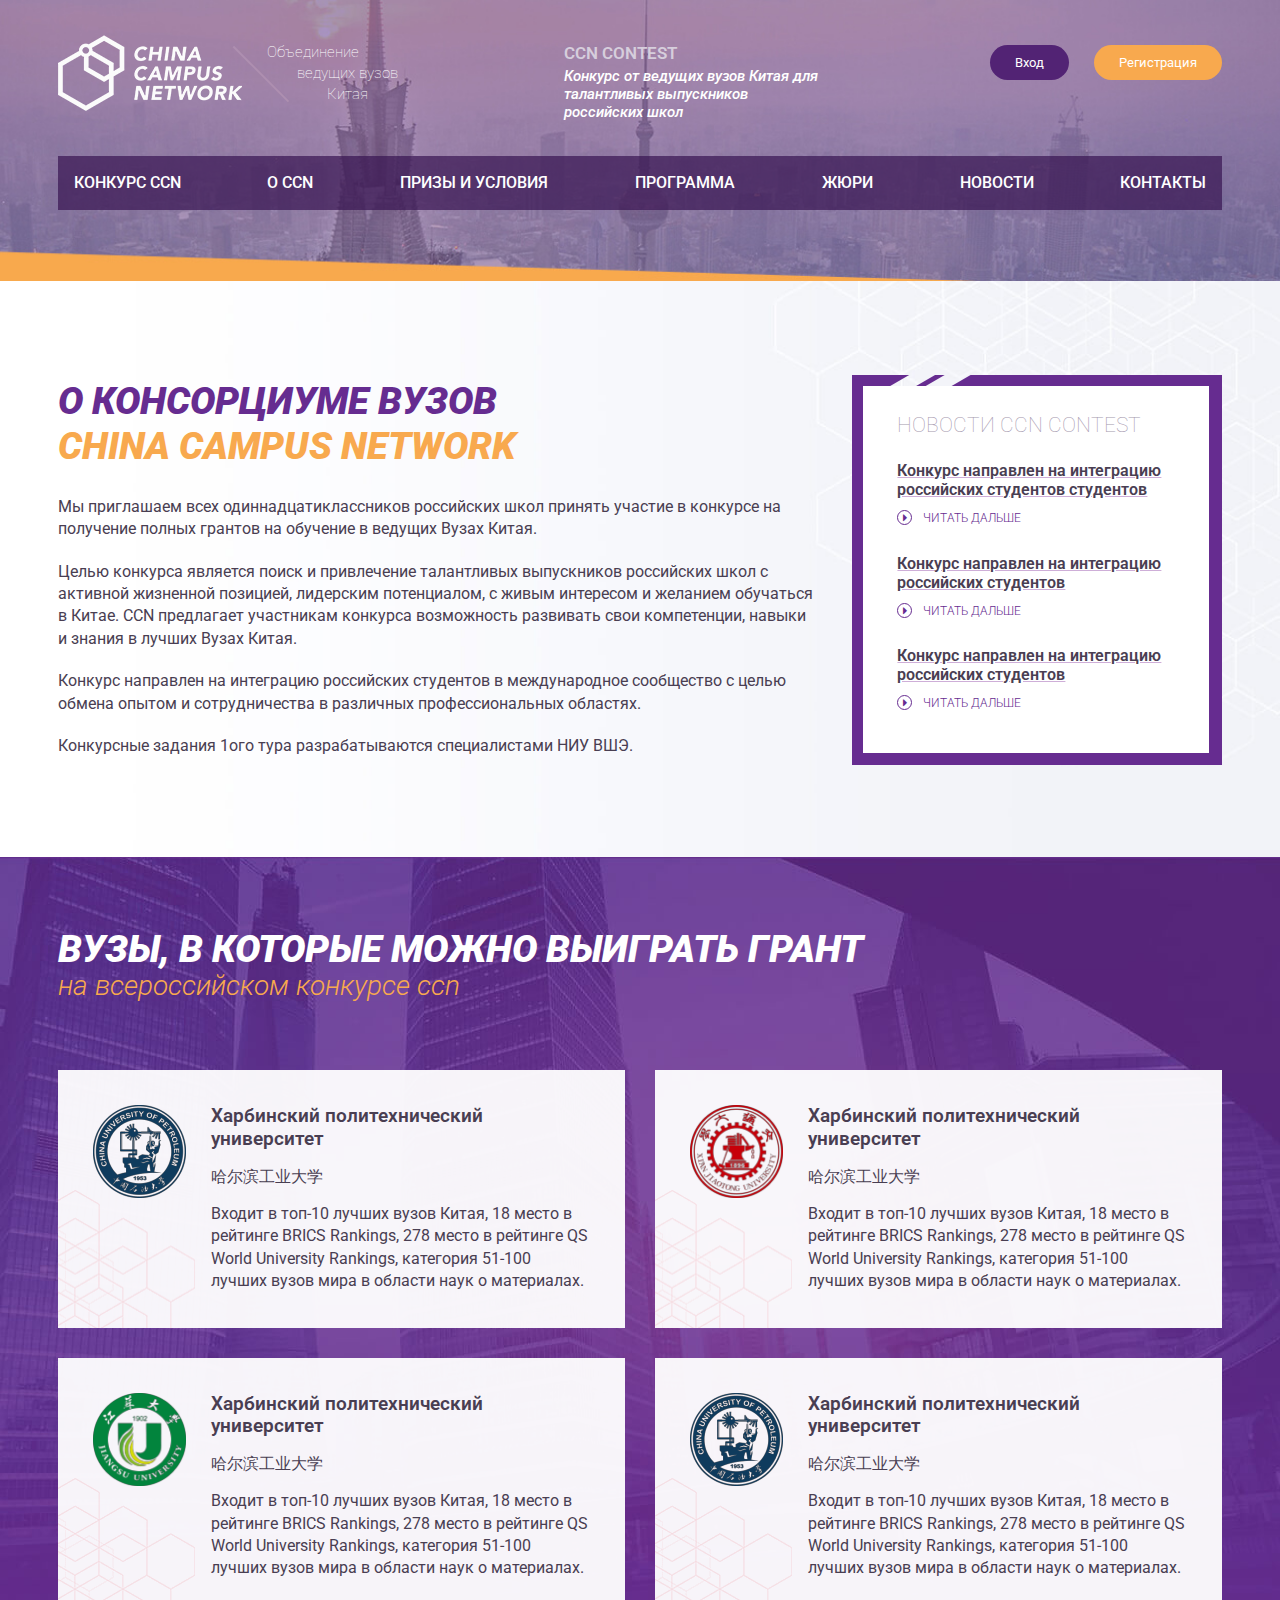
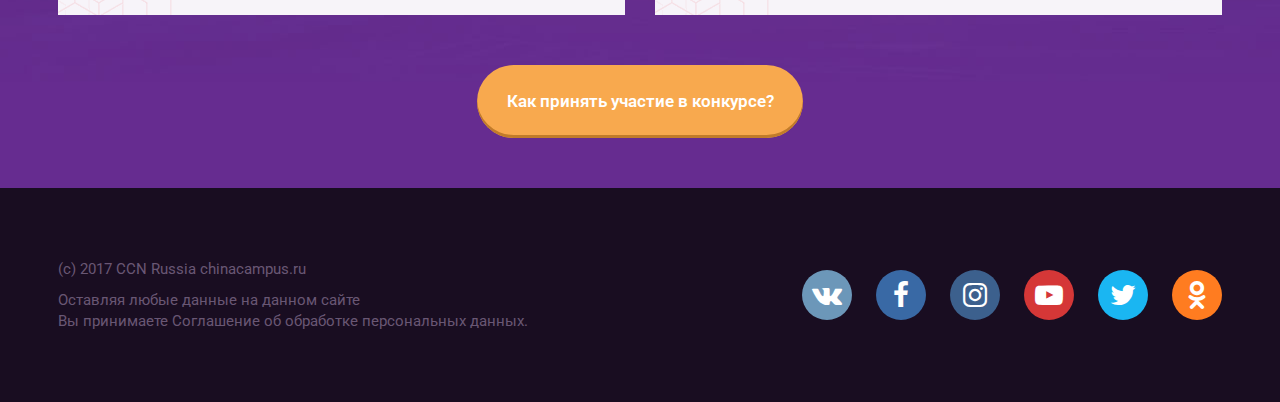
==== about-ccn.html @ 687676fe "final" ====
<!DOCTYPE html>
<html lang="en">
<head>
    <meta charset="UTF-8">
    <meta name="viewport" content="width=device-width, initial-scale=1.0">
    <title>China campus network - объединение ведущих вузов Китая</title>
    <link rel="stylesheet" href="css/custom-styles.css">
    <link rel="stylesheet" href="https://cdnjs.cloudflare.com/ajax/libs/font-awesome/4.7.0/css/font-awesome.min.css">
</head>
<body>

<div class="wrapper inner-page">

    <header role="banner">

        <div class="header-top">

            <div class="logo-block">

                <a href="#" class="logo"><img src="images/logo.png" alt="logo"></a>

                <div class="tagline">
                    <span>Объединение</span>
                    <span>ведущих вузов</span>
                    <span>Китая</span>
                </div>

            </div>

            <div class="header-info">
                <span>CCN CONTEST</span>
                Конкурс от ведущих вузов Китая для талантливых выпускников российских школ
            </div>

            <div class="sign-block">
                <button class="sign-in">Вход</button>
                <button class="sign-up">Регистрация</button>
            </div>

            <i class="fa fa-bars"></i>
            
        </div>

        <nav>

            <div class="icon-close"></div>

            <ul>
                <li><a href="#">Конкурс CCN</a></li>
                <li><a href="about-ccn.html">О CCN</a></li>
                <li><a href="#">Призы и условия</a></li>
                <li><a href="#">Программа</a></li>
                <li><a href="jury.html">Жюри</a></li>
                <li><a href="#">Новости</a></li>
                <li><a href="#">Контакты</a></li>
            </ul>

        </nav>

    </header>

    <section class="about-ccn" id="about-ccn">

        <div class="section-info">

            <h1>О консорциуме вузов  <span>China Campus Network</span></h1>

            <p>
                Мы приглашаем всех одиннадцатиклассников российских школ принять участие в конкурсе на получение полных грантов на обучение в ведущих Вузах Китая.
            </p>

            <p>
                Целью конкурса является поиск и привлечение талантливых выпускников российских школ с активной жизненной позицией, лидерским потенциалом, с живым интересом и желанием обучаться в Китае. CCN предлагает участникам конкурса возможность развивать свои компетенции, навыки и знания в лучших Вузах Китая.
            </p>

            <p>
                Конкурс направлен на интеграцию российских студентов в международное сообщество с целью обмена опытом и сотрудничества в различных профессиональных областях.
            </p>

            <p>
                Конкурсные задания 1ого тура разрабатываются специалистами НИУ ВШЭ.
            </p>

        </div>

        <section class="ccn-news" id="ccn-news">

            <div class="ccn-news-inner">

                <h2>Новости CCN CONTEST</h2>

                <div class="news-item">
                    <div class="title"><span>Конкурс направлен на интеграцию российских студентов студентов российских студентов студентов</span></div>
                    <div class="icon-item">
                        <i class="fa fa-caret-right"></i>
                    </div>
                    <a href="#">Читать дальше</a>
                </div>

                <div class="news-item">
                    <div class="title"><span>Конкурс направлен на интеграцию российских студентов</span></div>
                    <div class="icon-item">
                        <i class="fa fa-caret-right"></i>
                    </div>
                    <a href="#">Читать дальше</a>
                </div>

                <div class="news-item">
                    <div class="title"><span>Конкурс направлен на интеграцию российских студентов</span></div>
                    <div class="icon-item">
                        <i class="fa fa-caret-right"></i>
                    </div>
                    <a href="#">Читать дальше</a>
                </div>

            </div>

        </section>

    </section>

    <section class="universities-inner">

        <h2>Вузы, в которые можно выиграть грант<span>на всероссийском конкурсе CCN</span></h2>

        <ul class="universities-list">

            <li>

                <div class="image-wrap">
                    <img src="images/logo-university-1.png" alt="logo-university">
                </div>

                <div class="university-info">

                    <div class="university-name">Харбинский политехнический университет</div>

                    <div class="university-name-chines">哈尔滨工业大学</div>

                    <div class="university-text">Входит в топ-10 лучших вузов Китая, 18 место в рейтинге BRICS Rankings, 278 место в рейтинге QS World University Rankings, категория 51-100 лучших вузов мира в области наук о материалах.</div>

                </div>

            </li>

            <li>

                <div class="image-wrap">
                    <img src="images/logo-university-2.png" alt="logo-university">
                </div>

                <div class="university-info">

                    <div class="university-name">Харбинский политехнический университет</div>

                    <div class="university-name-chines">哈尔滨工业大学</div>

                    <div class="university-text">Входит в топ-10 лучших вузов Китая, 18 место в рейтинге BRICS Rankings, 278 место в рейтинге QS World University Rankings, категория 51-100 лучших вузов мира в области наук о материалах.</div>

                </div>

            </li>

            <li>

                <div class="image-wrap">
                    <img src="images/logo-university-3.png" alt="logo-university">
                </div>

                <div class="university-info">

                    <div class="university-name">Харбинский политехнический университет</div>

                    <div class="university-name-chines">哈尔滨工业大学</div>

                    <div class="university-text">Входит в топ-10 лучших вузов Китая, 18 место в рейтинге BRICS Rankings, 278 место в рейтинге QS World University Rankings, категория 51-100 лучших вузов мира в области наук о материалах.</div>

                </div>

            </li>

            <li>

                <div class="image-wrap">
                    <img src="images/logo-university-4.png" alt="logo-university">
                </div>

                <div class="university-info">

                    <div class="university-name">Харбинский политехнический университет</div>

                    <div class="university-name-chines">哈尔滨工业大学</div>

                    <div class="university-text">Входит в топ-10 лучших вузов Китая, 18 место в рейтинге BRICS Rankings, 278 место в рейтинге QS World University Rankings, категория 51-100 лучших вузов мира в области наук о материалах.</div>

                </div>

            </li>

        </ul>

        <a href="#" class="btn-round">Как принять участие в конкурсе?</a>

    </section>

    <footer role="contentinfo">

        <div class="footer-info">

            <p>(c) 2017 CCN Russia <a href="http://chinacampus.ru">chinacampus.ru</a></p>

            <p>Оставляя любые данные на данном сайте</p>

            <p>Вы принимаете <a href="#">Соглашение об обработке персональных данных</a>.</p>

        </div>

        <ul class="social-links">
            <li><a href="#"><i class="fa fa-vk"></i></a></li>
            <li><a href="#"><i class="fa fa-facebook"></i></a></li>
            <li><a href="#"><i class="fa fa-instagram"></i></a></li>
            <li><a href="#"><i class="fa fa-youtube-play"></i></a></li>
            <li><a href="#"><i class="fa fa-twitter"></i></a></li>
            <li><a href="#"><i class="fa fa-odnoklassniki"></i></a></li>
        </ul>

    </footer>

</div>

<script src="js/jquery-3.1.1.min.js"></script>
<script src="js/custom-scripts.js"></script>
</body>
</html>
---- css/custom-styles.css ----
@charset "UTF-8";
@import url('https://fonts.googleapis.com/css?family=Roboto:100,100i,300,300i,400,400i,500,500i,700,700i,900,900i&subset=cyrillic');

/**********************************************************************************************************************
********** general
***********************************************************************************************************************/

* {
    padding: 0;
    margin: 0;
    -webkit-box-sizing: border-box;
    -moz-box-sizing: border-box;
    box-sizing: border-box;
    font-size: 17px;
    line-height: 1.4;
    color: #000000;
    font-family: 'Roboto', sans-serif;
}

body {
    background: #ffffff;
}

.wrapper {
    width: 100%;
    max-width: 1280px;
    margin: 0 auto;
    position: relative;
}
section {
    display: block;
    width: 100%;
    position: relative;
    padding: 0 4.5%;
}
section:after {
    content: '';
    display: block;
    clear: both;
}
section p {
    margin: 20px 0;
    color: #493e52;
}
section p span {
    color: #f8a94e;
    font-weight: 600;
}
.section-inner {
    display: flex;
    justify-content: flex-start;
    align-items: stretch;
    flex-wrap: wrap;
}
h1 {
    display: inline-block;
    font-size: 3.529411764705882em;
    text-align: left;
    margin: 4.5% 0 7%;
}
h1 span {
    display: block;
    font-size: inherit;
    color: #ffffff;
    font-weight: 900;
    font-style: italic;
    line-height: 1;
}
h1 span:first-of-type {
    color: #f8a94e;
}
h2 {
    font-size: 2.352941176470588em;
    color: #662c90;
    font-weight: 900;
    font-style: italic;
    text-transform: uppercase;
}
h2 span {
    font-size: inherit;
    color: #f8a94e;
    font-weight: inherit;
    font-style: inherit;
}

a {
    text-decoration: none;
}

a, button {
    cursor: pointer;
    -webkit-transition: 0.4s;
    -moz-transition: 0.4s;
    -ms-transition: 0.4s;
    -o-transition: 0.4s;
    transition: 0.4s;
    -webkit-appearance: none;
}

a:active, a:focus {
    outline: none;
}

button, button:hover, button:active {
    outline: none;
    border: none;
}
button::-moz-focus-inner {
    outline: none;
    border: none;
}

.btn-round {
    display: inline-block;
    font-size: 1.058823529411765em;
    font-weight: 600;
    color: #ffffff;
    padding: 1.470588235294118em 1.764705882352941em;
    background: #f8a94e;
    -webkit-border-radius: 25%;
    -moz-border-radius: 25%;
    border-radius: 3em;
    -webkit-box-shadow: inset 0 -3px 0 0 rgba(193, 123, 42, 1);
    -moz-box-shadow: inset 0 -3px 0 0 rgba(193, 123, 42, 1);
    box-shadow: inset 0 -3px 0 0 rgba(193, 123, 42, 1);
}
.btn-round:hover {
    background: #ffffff;
    color: #f8a94e;
}
.btn-round:active {
    -webkit-box-shadow: inset 0 -6px 0 0 rgba(193, 123, 42, 1);
    -moz-box-shadow: inset 0 -6px 0 0 rgba(193, 123, 42, 1);
    box-shadow: inset 0 -6px 0 0 rgba(193, 123, 42, 1);
}

/**********************************************************************************************************************
********** header
***********************************************************************************************************************/

header[role='banner'] {
    background: transparent url('../images/background-header.jpg') no-repeat center bottom;
    background-size: cover;
    padding: 0 4.5%;
    text-align: center;
}

.header-top {
    display: flex;
    justify-content: space-between;
    align-items: flex-start;
    text-align: left;
    padding: 3% 0;
}

.logo {
    width: 184px;
    float: left;
    position: relative;
}
.logo:after {
    content: '';
    display: block;
    width: 2px;
    height: 95%;
    background: #ae8fb0;
    position: absolute;
    right: -20px;
    top: 0;
    -webkit-transform: rotate(-45deg);
    -moz-transform: rotate(-45deg);
    -ms-transform: rotate(-45deg);
    -o-transform: rotate(-45deg);
    transform: rotate(-45deg);
}
.tagline {
    float: left;
    margin-left: 25px;
    margin-top: 7px;
}
.tagline span {
    display: block;
    font-weight: 100;
    color: #ffffff;
    font-size: 0.9411764705882353em;
}
.tagline span:nth-of-type(2) {
    margin-left: 30px;
}
.tagline span:nth-of-type(3) {
    margin-left: 60px;
}

.header-info {
    width: 375px;
    font-size: 0.9411764705882353em;
    color: #ffffff;
    font-style: italic;
    font-weight: 500;
    line-height: 1.2;
}
.header-info span {
    display: block;
    color: #d6cedc;
    font-size: 1.125em;
    font-style: normal;
    font-weight: 600;
    line-height: 1;
    margin: 10px 0 5px;
}

.sign-block button {
    display: block;
    float: left;
    height: 35px;
    line-height: 1;
    padding: 0 25px;
    font-size: 0.8235294117647059em;
    color: #ffffff;
    -webkit-border-radius: 20px;
    -moz-border-radius: 20px;
    border-radius: 20px;
    margin-top: 10px;
}
.sign-in {
    background: #522374;
}
.sign-in:hover {
    background: #ffffff;
    color: #522374;
}
button:active {
    padding-top: 5px;
}
.sign-up {
    background: #f8a94e;
    margin-left: 25px;
}
.sign-up:hover {
    background: #ffffff;
    color: #f8a94e;
}

.header-top .fa-bars {
    display: none;
}

nav {
    background: rgba(55, 20, 81, 0.7);
}
nav .icon-close {
    display: none;
}
nav ul {
    display: flex;
    justify-content: space-between;
    align-items: stretch;
    padding: 0 5%;
    list-style: none;
}
nav ul li a {
    display: block;
    font-weight: 500;
    text-transform: uppercase;
    color: #ffffff;
    line-height: 1;
    padding: 1.2em 1em;
    overflow: hidden;
    position: relative;
}
nav ul li a:hover {
    background: linear-gradient(to right, rgba(55, 20, 81, 0) 0%, rgba(55, 20, 81, 0.5) 20%, rgba(55, 20, 81, 0.5) 85%, rgba(55, 20, 81, 0) 100%);
    color: #f8a94e;
}
nav ul li a:active {
    padding: 1.4em 1em 1em;
}

/**********************************************************************************************************************
********** footer
***********************************************************************************************************************/

footer[role='contentinfo'] {
    display: flex;
    justify-content: space-between;
    align-items: center;
    background: #190d21;
    padding: 5.5% 4.5%;
    position: relative;
}

.footer-info  p {
    color: #695774;
    font-size: 0.9411764705882353em;
}
.footer-info  p:first-of-type {
    padding-bottom: 10px;
}
.footer-info  p a {
    font-size: inherit;
    color: inherit;
}
.footer-info  p a:hover {
    color: #f8a94e;
}
.footer-info .personal-data {

}
footer .social-links li {
    display: inline-block;
    margin-right: 20px;
}
footer .social-links li:last-child {
    margin-right: 0;
}
footer .social-links li a {
    display: block;
    width: 50px;
    height: 50px;
    color: #ffffff;
    -webkit-border-radius: 100%;
    -moz-border-radius: 100%;
    border-radius: 100%;
    text-align: center;
}
footer .social-links li:nth-child(1) a {background: #6c97b9;}
footer .social-links li:nth-child(2) a {background: #3969a5;}
footer .social-links li:nth-child(3) a {background: #3c608d;}
footer .social-links li:nth-child(4) a {background: #d53737;}
footer .social-links li:nth-child(5) a {background: #1ab6f2;}
footer .social-links li:nth-child(6) a {background: #ff7c20;}

footer .social-links li:nth-child(1) a:hover {background: #ffffff; color: #6c97b9;}
footer .social-links li:nth-child(2) a:hover {background: #ffffff; color: #3969a5;}
footer .social-links li:nth-child(3) a:hover {background: #ffffff; color: #3c608d;}
footer .social-links li:nth-child(4) a:hover {background: #ffffff; color: #d53737;}
footer .social-links li:nth-child(5) a:hover {background: #ffffff; color: #1ab6f2;}
footer .social-links li:nth-child(6) a:hover {background: #ffffff; color: #ff7c20;}

footer .social-links li a:active {
    -webkit-transform: scale(0.9);
    -moz-transform: scale(0.9);
    -ms-transform: scale(0.9);
    -o-transform: scale(0.9);
    transform: scale(0.9);
}

footer .social-links li a i {
    color: inherit;
    font-size: 28px;
    line-height: 50px;
}

/**********************************************************************************************************************
********** about-ccn
***********************************************************************************************************************/

.about-ccn {
    padding-top: 7.4%;
    padding-bottom: 6.25%;
    background: url('../images/background-1.jpg') no-repeat right top;
    background-size: cover;
}
.section-info h2 {
    margin-top: -10px;
}
.about-ccn .section-info {
    float: left;
    width: calc(100% - 405px);
}
.ccn-news {
    width: 370px;
    height: 390px;
    float: right;
    background: transparent url('../images/background-2.png') no-repeat center;
    background-size: 100%;
    padding: 40px 45px;
}
.ccn-news-inner {
    width: 100%;
    max-height: 100%;
    overflow: hidden;
}
.ccn-news h2 {
    font-size: 1.294117647058824em;
    color: #a598ae;
    text-transform: uppercase;
    font-weight: 100;
    font-style: normal;
    line-height: 1;
    overflow: hidden;
    text-overflow: ellipsis;
    white-space: nowrap;
}
.ccn-news .news-item {
    margin-top: 25px;
}
.ccn-news .news-item .title {
    color: #ceaed8;
    font-weight: 100;
    text-decoration: underline;
    margin-bottom: 5px;
    line-height: 1.2;
    overflow: hidden;
    height: 40px;
}
.ccn-news .news-item .title span {
    color: #493e52;
    font-weight: 600;
    line-height: 1;
}
.ccn-news .news-item .icon-item {
    display: inline-block;
    vertical-align: middle;
    text-align: center;
    width: 15px;
    height: 15px;
    padding-left: 1px;
    margin-right: 7px;
    border: 1px solid #662c90;
    -webkit-border-radius: 100%;
    -moz-border-radius: 100%;
    border-radius: 100%;
    position: relative;
}
.ccn-news .news-item .fa {
    display: inline-block;
    line-height: 0;
    color: #662c90;
    font-size: 12px;
    position: absolute;
    margin: auto;
    top: 7px;
    right: 0;
    left: 0;
}
.ccn-news .news-item a {
    color: #662c90;
    font-size: 12px;
    text-transform: uppercase;
    font-weight: 300;
}
.ccn-news .news-item a:hover {
    text-decoration: underline;
}

/**********************************************************************************************************************
********** prizes
***********************************************************************************************************************/

.prizes {
    background: transparent url('../images/background-3.jpg') no-repeat center;
    background-size: cover;
    padding-top: 5.85%;
    padding-bottom: 5%;
}
.prizes h2 {
    display: block;
    width: 100%;
    color: #ffffff;
    margin-bottom: 3%;
}
.prizes .section-info {
    width: 50%;
    background: rgba(255, 255, 255, 0.9);
    padding: 50px 70px;
}

.prizes .universities {
    width: 50%;
    background: transparent url('../images/universities.jpg') no-repeat center bottom;
    background-size: cover;
    position: relative;
}
.prizes .universities .btn-wrapper {
    content: '';
    display: block;
    position: absolute;
    left: 0;
    right: 0;
    bottom: 0;
    background: rgba(43, 22, 65, 0.68);
    z-index: 1;
    text-align: center;
}
.prizes .universities .btn-round {
    margin: 5% 0;
}

/**********************************************************************************************************************
********** conditions
***********************************************************************************************************************/

.conditions {
    background: transparent url('../images/background-4.jpg') no-repeat center;
    background-size: cover;
    padding-top: 6.25%;
    padding-bottom: 12%;
}
.conditions h2 {
    margin-bottom: 6.25%;
}

.conditions ul {
    display: flex;
    justify-content: flex-start;
    align-items: stretch;
    flex-wrap: wrap;
}
.conditions ul li {
    display: block;
    width: calc(33% - 2px);
    margin-right: 3px;
    margin-bottom: 3px;
    background: rgba(255, 255, 255, 0.9);
    padding: 45px 2% 45px 11%;
    position: relative;
}
.conditions ul li:nth-child(3n) {
    margin-right: 0;
}
.conditions ul li div {
    font-weight: 300;
    font-size: 1.2em;
    color: #464646;
    line-height: 1.2;
}
.conditions ul li span {
    font-weight: 500;
    font-size: inherit;
}
.conditions ul li:before {
    content: '';
    display: block;
    width: 70px;
    height: 70px;
    background: transparent url('../images/sprite-icons.png') no-repeat;
    position: absolute;
    left: 7%;
    top: 0;
    bottom: 0;
    margin: auto;
}

.conditions ul li:nth-child(1):before {background-position: 0 0;}
.conditions ul li:nth-child(2):before {background-position: -70px 0;}
.conditions ul li:nth-child(3):before {background-position: -140px 0;}
.conditions ul li:nth-child(4):before {background-position: -210px 0;}
.conditions ul li:nth-child(5):before {background-position: -280px 0;}


/**********************************************************************************************************************
********** program
***********************************************************************************************************************/

.program {
    background: transparent url('../images/background-5.png') no-repeat center bottom;
    background-size: cover;
    padding-top: 6%;
    padding-bottom: 80px;
    margin-bottom: -45px;
    position: relative;
    z-index: 1;
}
.program h2 {
    margin-bottom: 6%;
    color: #ffffff;
}
.program ul {
    display: flex;
    justify-content: flex-start;
    align-items: stretch;
    border-bottom: 20px solid #f8a94e;
    position: relative;
}
.program ul:after {
    content: '';
    display: block;
    width: 0;
    height: 0;
    border-top: 60px solid #f8a94e;
    border-left: 60px solid transparent;
    border-right: 60px solid transparent;
    position: absolute;
    margin: auto;
    left: 0;
    right: 0;
    top: 100%;
}
.program ul li {
    display: flex;
    justify-content: flex-start;
    align-items: stretch;
    flex-wrap: wrap;
    width: 33.333333333%;
}
.program-caption {
    width: 100%;
    height: 75px;
    padding: 0 40px;
    text-transform: uppercase;
    position: relative;
}
.program ul li:nth-child(1) .program-caption {
    background: linear-gradient(to right, #662c90, #7c2c77);
}
.program ul li:nth-child(2) .program-caption {
    background: linear-gradient(to right, #7c2c77, #992c56);
}
.program ul li:nth-child(3) .program-caption {
    background: linear-gradient(to right, #992c56 66%, #ae2c3f);
}
.program-caption span {
    line-height: 75px;
    font-weight: 600;
    color: #ffffff;
    font-size: 1.176470588235294em;
    position: relative;
    z-index: 3;
}
.program-caption:before {
    content: '';
    display: block;
    width: 110px;
    height: 75px;
    background: rgba(0, 0, 0, 0.3);
    position: absolute;
    left: 0;
    top: 0;
}
.program-caption:after {
    content: '';
    height: 0;
    width: 0;
    border-left: 37px solid rgba(0, 0, 0, 0.3);
    border-top: 37px solid transparent;
    border-bottom: 37px solid transparent;
    position: absolute;
    left: 110px;
    top: 1px;
}

.program-tour {
    display: block;
    padding: 20px 20px 10px 40px;
    position: relative;
}
.program-tour:before {
    content: '';
    display: block;
    width: 30px;
    height: 30px;
    background: #ffffff;
    position: absolute;
    right: 0;
    bottom: 0;
}
.program-tour:after {
    content: '';
    display: block;
    width: 0;
    height: 0;
    border: 15px solid transparent;
    border-right: 15px solid #d3c6dd;
    border-bottom: 15px solid #d3c6dd;
    position: absolute;
    right: 0;
    bottom: 0;
}
.program ul li:nth-child(1) {
    background: rgba(255, 2555, 255, 0.85);
}
.program ul li:nth-child(2) {
    background: rgba(255, 2555, 255, 0.9);
}
.program ul li:nth-child(3) {
    background: rgba(255, 2555, 255, 0.95);
}
.program-tours li p {
    margin: 15px 0;
    color: #525362;
}
.program-tour p .newline {
    display: block;
}

/**********************************************************************************************************************
********** how-participate
***********************************************************************************************************************/

.how-participate {
    background: transparent url('../images/background-6.jpg') no-repeat center bottom;
    background-size: cover;
    padding-top: 6.25%;
    padding-bottom: 5.5%;
    text-align: center;
}
.how-participate .section-inner {
    justify-content: center;
    text-align: left;
}
.how-participate h2 {
    display: block;
    margin-bottom: 6%;
}
.how-participate .section-info, .how-participate .section-list {
    width: 42.5%;
    padding: 0 0 0 15px;
}
.how-participate .section-info {
    padding: 0 15px 0 0;
}
.how-participate .section-info p {
    margin: 0 0 20px;
    color: #313131;
    font-weight: 300;
}
.how-participate .section-list h3 {
    color: #313131;
}
.how-participate .section-list ul li {
    color: #313131;
    font-weight: 300;
    padding-left: 40px;
    list-style: none;
    margin-top: 15px;
    position: relative;
}
.how-participate .section-list ul li span {
    width: 10px;
    height: 6px;
    background: #f8a94e;
    position: absolute;
    left: 20px;
    top: 8px;
}
.how-participate .section-list ul li span:before {
    content: "";
    position: absolute;
    top: -3px;
    left: 0;
    width: 0;
    height: 0;
    border-left: 5px solid transparent;
    border-right: 5px solid transparent;
    border-bottom: 3px solid #f8a94e;
}
.how-participate .section-list ul li span:after {
    content: "";
    position: absolute;
    bottom: -3px;
    left: 0;
    width: 0;
    height: 0;
    border-left: 5px solid transparent;
    border-right: 5px solid transparent;
    border-top: 3px solid #f8a94e;
}

.how-participate .btn-round {
    margin-top: 4%;
    background: #d72e2e;
    -webkit-box-shadow: inset 0 -3px 0 0 rgba(166, 9, 9, 1);
    -moz-box-shadow: inset 0 -3px 0 0 rgba(166, 9, 9, 1);
    box-shadow: inset 0 -3px 0 0 rgba(166, 9, 9, 1);
}
.how-participate .btn-round:hover {
    color: #ffffff;
    background: rgba(166, 9, 9, 0.9);
}
.how-participate .btn-round:active {
    background: rgba(166, 9, 9, 1);
}

/**********************************************************************************************************************
********** inner-pages
***********************************************************************************************************************/
.inner-page header[role='banner']{
    background: transparent url('../images/background-header-inner.jpg') no-repeat center bottom;
    background-size: cover;
    padding-bottom: 5.5%;
}

.inner-page h1 {
    color: #662c90;
    text-transform: uppercase;
    font-size: 2.352941176470588em;
    font-weight: 900;
    font-style: italic;
    margin: 6.25% 0;
}
.about-ccn h1 {
    margin: 0 0 10px 0;
}

/* jury */

.jury {
    background: #eeeeee url('../images/background-jury.png') no-repeat right top;
    padding-bottom: 7.5%;
}

.jury-list {
    display: flex;
    flex-wrap: wrap;
    justify-content: space-between;
    align-items: stretch;
}
.jury-list li {
    display: block;
    width: calc(50% - 15px);
    height: 300px;
    margin-bottom: 30px;
    background: #ffffff;
    position: relative;
}
.jury-list .image-wrap {
    display: block;
    width: 200px;
    height: 300px;
    overflow: hidden;
    position: relative;
    float: left;
}
.jury-list .image-wrap img {
    display: block;
    height: 100%;
    width: auto;
    min-width: 100%;
    position: absolute;
    left: 0;
    top: 0;
}
.jury-name {
    color: #493e52;
    font-size: 1.176470588235294em;
    font-weight: 600;
    text-transform: uppercase;
    padding: 30px  30px 0;
    overflow: hidden;
    text-overflow: ellipsis;
    white-space: nowrap;
    width: calc(100% - 200px);
    margin-left: 200px;
}
.jury-details {
    color: #adadad;
    font-weight: 600;
    font-style: italic;
    padding: 0 30px;
    margin: 10px 0 20px 200px;
    height: 40px;
    overflow: hidden;
    width: calc(100% - 200px);
    line-height: 1.2;
}
.jury-decor {
    display: block;
    width: calc(100% - 200px);
    height: 15px;
    background: #662c90;
    position: relative;
    margin-left: 200px;
}
.jury-decor:before, .jury-decor:after {
    content: '';
    display: block;
    height: 65px;
    width: 13px;
    background: #ffffff;
    position: absolute;
    top: -25px;
    left: 37px;
    -webkit-transform: rotate(60deg);
    -moz-transform: rotate(60deg);
    -ms-transform: rotate(60deg);
    -o-transform: rotate(60deg);
    transform: rotate(60deg);
}
.jury-decor:after {
    left: 75px;
}
.jury-text {
    padding: 15px 30px 0;
    color: #16172f;
    position: relative;
    max-width: 500px;
    width: calc(100% - 200px);
    margin-left: 200px;
    height: 130px;
    overflow: hidden;
}

/* universities-inner */
.universities-inner {
    background: #662c90 url('../images/background-universities-inner.jpg') no-repeat center top;
    background-size: cover;
    text-align: center;
    padding-bottom: 50px;
}
.universities-inner h2 {
    display: inline-block;
    text-align: left;
    width: 100%;
    color: #ffffff;
    line-height: 1.2;
    margin: 6% 0;
}
.universities-inner h2 span {
    display: block;
    font-size: 0.75em;
    font-weight: 300;
    text-transform: lowercase;
    line-height: 1;
}
.universities-list {
    display: flex;
    justify-content: space-between;
    align-items: stretch;
    flex-wrap: wrap;
    margin-bottom: 20px;
}
.universities-list li {
    display: block;
    width: calc(50% - 15px);
    margin-bottom: 30px;
    background: rgba(255, 255, 255, 0.95) url('../images/background-university-inner.png') no-repeat -50px 120px;
    padding: 35px;
    text-align: left;
}
.universities-list .image-wrap {
    display: block;
    width: 93px;
    height: 93px;
    float: left;
    position: relative;
    overflow: hidden;
}
.universities-list .image-wrap img {
    display: block;
    width: 100%;
    height: auto;
}
.university-info {
    float: right;
    width: calc(100% - 118px);
}
.university-name, .university-text, .university-name-chines {
    color: #493e52;
}
.university-name {
    font-weight: 600;
    font-size: 1.176470588235294em;
    line-height: 1.2;
}
.university-name-chines {
    font-weight: 500;
    margin: 15px 0;
}


/**********************************************************************************************************************
********** media-queries
***********************************************************************************************************************/

@media(max-width: 1280px) {

    * {
        font-size: 16px;
    }
    .header-info {
        width: 260px;
    }
    nav ul {
        padding: 0;
    }
    .conditions ul li div {
        font-size: 1em;
    }
    .jury-list .image-wrap {
        width: 160px;
        height: 240px;
    }
    .jury-list li {
        height: 240px;
    }
    .jury-name {
        padding-top: 20px;
        font-size: 1em;
    }
    .jury-details {
        font-size: 0.9em;
        margin: 7px 0 15px;
        height: 35px;
    }
    .jury-name, .jury-details, .jury-text, .jury-decor {
        width: calc(100% - 160px);
        margin-left: 160px;
    }
    .jury-text {
        font-size: 0.9em;
        height: 95px;
    }

}

@media(max-width: 980px) {

    nav {
        display: block;
        position: fixed;
        left: 0;
        top: -100%;
        width: 100%;
        height: 100%;
        background: rgba(102, 44, 144, 0.96);
        padding: 30px 45px;
        overflow: auto;
        z-index: 100;
        -webkit-transition: 0.4s;
        -moz-transition: 0.4s;
        -ms-transition: 0.4s;
        -o-transition: 0.4s;
        transition: 0.4s;
    }
    nav.active {
        top: 0;
    }
    nav .icon-close {
        display: block;
        width: 27px;
        height: 27px;
        background: url('../images/icon-close.png') no-repeat;
        position: absolute;
        top: 30px;
        right: 45px;
        -webkit-transition: 0.6s;
        -moz-transition: 0.6s;
        -ms-transition: 0.6s;
        -o-transition: 0.6s;
        transition: 0.6s;
    }
    nav .icon-close:hover {
        -webkit-transform: rotate(180deg);
        -moz-transform: rotate(180deg);
        -ms-transform: rotate(180deg);
        -o-transform: rotate(180deg);
        transform: rotate(180deg);
    }
    nav .icon-close:active {
        -webkit-transform: scale(0.8);
        -moz-transform: scale(0.8);
        -ms-transform: scale(0.8);
        -o-transform: scale(0.8);
        transform: scale(0.8);
    }

    nav ul {
        display: block;
        text-align: left;
    }
    nav ul li a, nav ul li a:hover, nav ul li a:active {
        display: inline-block;
        background: none;
        padding: 0.5em 0;
    }
    nav .sign-block {
        margin-top: 20px;
    }
    .header-top {
        position: relative;
        padding: 20px 0 150px;
    }
    .header-top .fa-bars {
        display: block;
        font-size: 40px;
        color: #ffffff;
        float: right;
    }
    .header-info {
        width: 100%;
        max-width: 500px;
        position: absolute;
        left: 4.5%;
        bottom: 30px;
        font-size: 1.5em;
    }
    .header-info span {
        font-size: 1.5em;
        color: #f8a94e;
    }
    .sign-block {
        display: none;
    }
    nav.active .sign-block {
        display: block;
    }

    h1 {
        display: none;
    }
    .logo:after, .tagline {
        display: none;
    }

    .about-ccn {
        background: #ffffff;
    }
    .ccn-news {
        display: none;
    }
    .about-ccn .section-info {
        float: none;
        width: 100%;
    }

    .prizes .section-inner {
        display: block;
    }
    .prizes .section-info, .prizes .universities {
        width: 100%;
        height: auto;
    }
    .prizes .universities {
        background: none;
    }
    .prizes .universities .btn-wrapper {
        position: static;
        background: none;
    }
    .prizes .universities .btn-round {
        margin: 30px 0 0;
    }

    .conditions ul li, .conditions ul li:nth-child(3n) {
        width: calc(50% - 2px);
        margin-right: 3px;
        padding-left: 95px;
    }
    .conditions ul li:nth-child(2n) {
        margin-right: 0;
    }
    .conditions ul li:before {
        left: 15px;
    }

    .program {
        background: #662c90 url('../images/background-5-mobile.png') no-repeat right top;
        background-size: 25% auto;
        margin-bottom: 0;
        padding-bottom: 40px;
    }
    .program ul {
        display: block;
        border-bottom: none;
    }
    .program ul li {
        width: 100%;
        position: relative;
        border-bottom: 15px solid #f8a94e;
        margin-bottom: 50px;
    }
    .program ul li:last-child {
        margin-bottom: 0;
    }
    .program ul li:after, .program:after {
        content: '';
        display: block;
        width: 0;
        height: 0;
        border-top: 25px solid #f8a94e;
        border-left: 25px solid transparent;
        border-right: 25px solid transparent;
        position: absolute;
        margin: auto;
        left: 0;
        right: 0;
        top: calc(100% + 14px);
    }
    .program:after {
        border-top: 25px solid #662c90;
        border-left: 25px solid transparent;
        border-right: 25px solid transparent;
        clear: none;
        top: calc(100% - 1px);
    }
    .program ul:after, .program-tour:before, .program-tour:after {
        display: none;
    }

    .how-participate .section-info, .how-participate .section-list {
        width: 50%;
    }
    footer[role='contentinfo'] {
        background: #0e0713;
        padding-top: 150px;
    }
    .social-links {
        padding-top: 35px;
        text-align: center;
        position: absolute;
        top: 0;
        left: 0;
        right: 0;
        height: 120px;
        background: #190d21;
    }
    .footer-info {
        margin: 0 auto;
        width: 420px;
    }
    .inner-page h1 {
        display: inline-block;
        width: 100%;
    }
    .jury-list li {
        height: auto;
    }
    .jury-list .image-wrap {
        width: 100px;
        height: 150px;
    }
    .jury-name , .jury-details {
        width: calc(100% - 100px);
        margin-left: 100px;
        padding-left: 20px;
    }
    .jury-details {
        height: 50px;
    }
    .jury-decor {
        position: absolute;
        top: 135px;
        left: 100px;
        right: 0;
        width: auto;
        margin: 0;
        z-index: 10;
    }
    .jury-name {
        font-size: 1.1em;
        white-space: normal;
        padding-top: 15px;
        height: 63px;
    }
    .jury-text {
        width: 100%;
        margin: 0;
        height: auto;
        padding: 15px;
    }
    .universities-list li {
        padding: 20px;
    }
    .universities-list .image-wrap {
        width: 65px;
        height: 65px;
    }
    .university-info {
        width: calc(100% - 85px);
    }

}

@media(max-width: 768px) {

    h2, .inner-page h1 {
        font-size: 1.7em;
    }
    .inner-page h1 {
        line-height: 1.2;
    }
    .how-participate .section-info, .how-participate .section-list {
        width: 100%;
        padding-left: 0;
    }
    .conditions ul li, .conditions ul li:nth-child(2n), .conditions ul li:nth-child(3n) {
        width: 100%;
        margin-right: 0;
    }
    .jury-list li {
        width: 100%;
    }
    .jury-name, .jury-details {
        max-width: 350px;
    }
    .jury-details {
        margin-bottom: 30px;
    }
    .universities-list li {
        width: 100%;
    }

}

@media(max-width: 480px) {

    .header-info {
        font-size: 1.3em;
    }
    .prizes .btn-round {
        width: 100%;
        padding: 1em 3em;
    }
    .btn-round {
        font-size: 1em;
    }
    .conditions ul li {
        padding-top: 25px;
        padding-bottom: 25px;
    }
    .prizes .section-info, .program-tour {
        padding: 20px;
    }
    .how-participate {
        padding-top: 40px;
    }
    footer[role='contentinfo'] .social-links li {
        margin-right: 10px;
    }
    footer[role='contentinfo'] .social-links li a {
        width: 35px;
        height: 35px;
    }
    footer .social-links li a i {
        font-size: 20px;
        line-height: 35px;
    }
    .how-participate .btn-round {
        padding-left: 0;
        padding-right: 0;
        width: 100%;
    }
    .inner-page h1 span {
        display: inline;
    }

}

@media(max-width: 360px) {

    .header-info {
        font-size: 1.15em;
    }
    .sign-up {
        margin-left: 15px;
    }

}
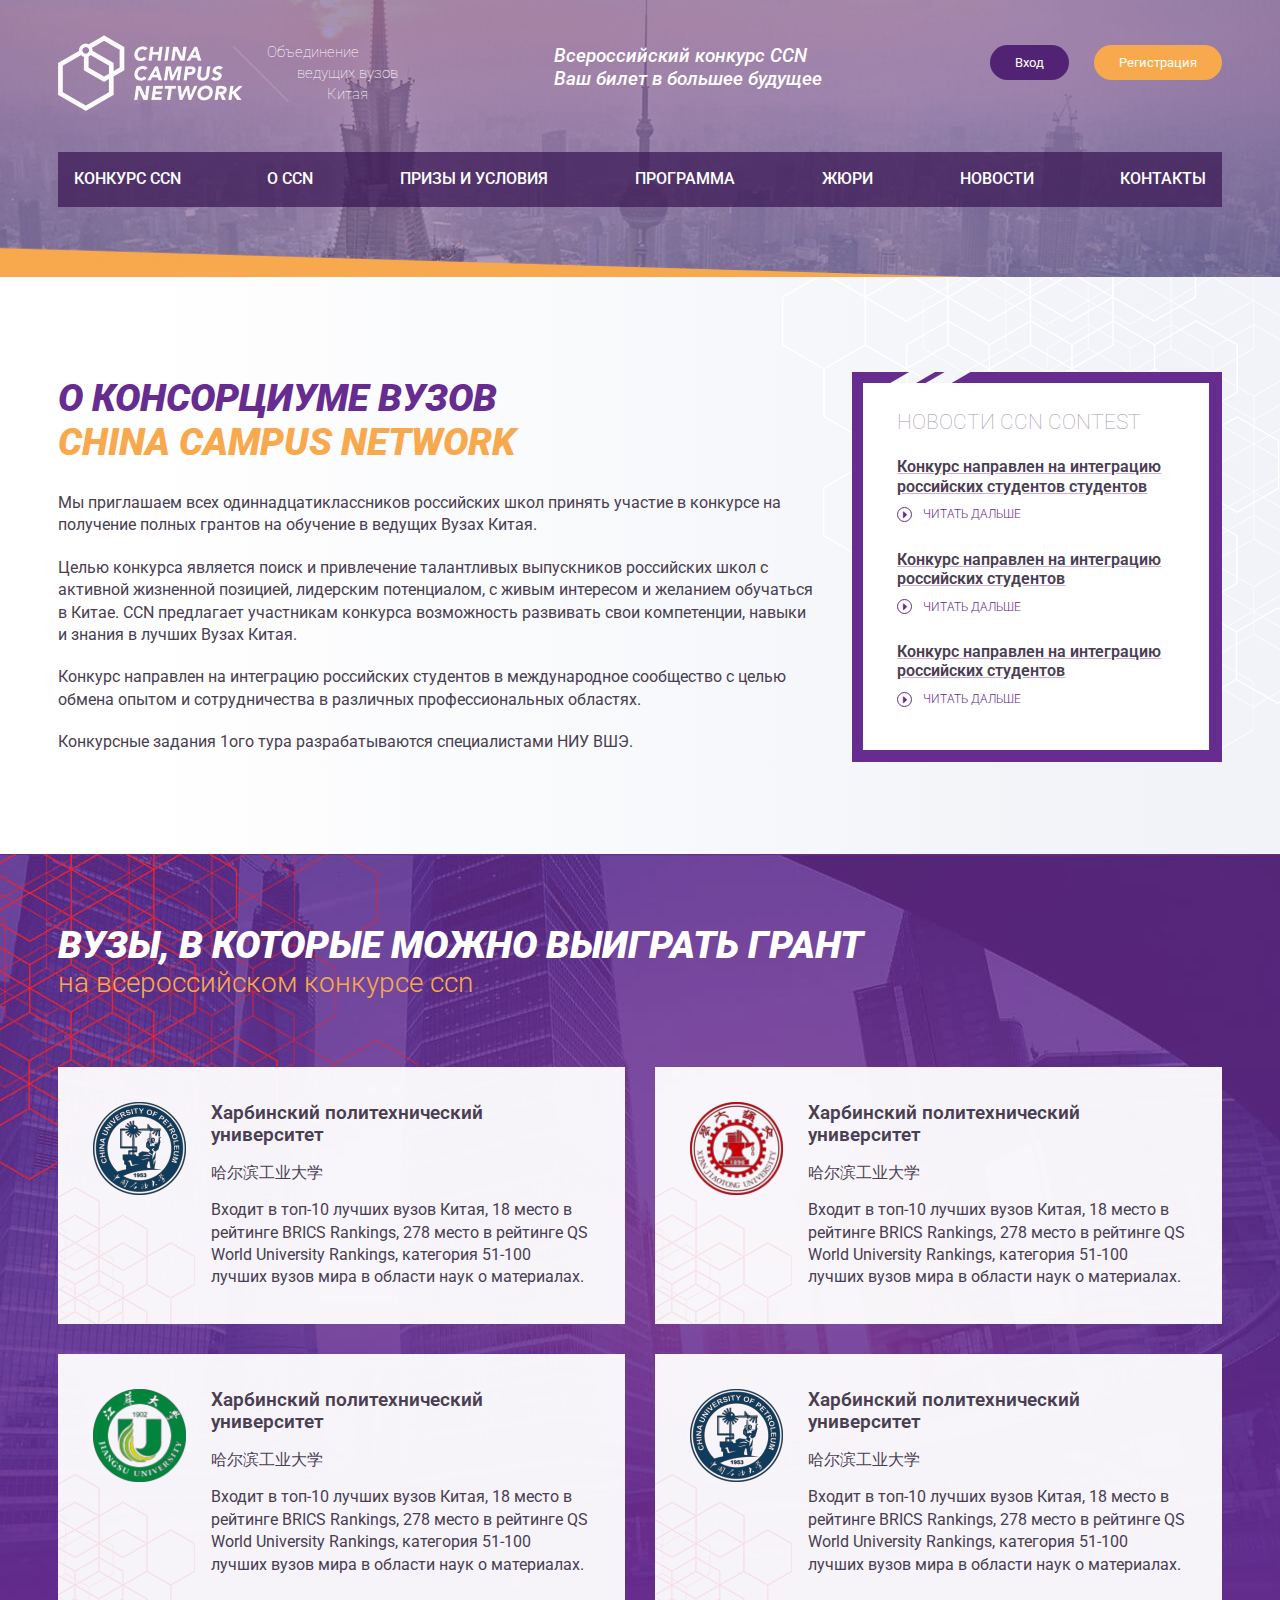
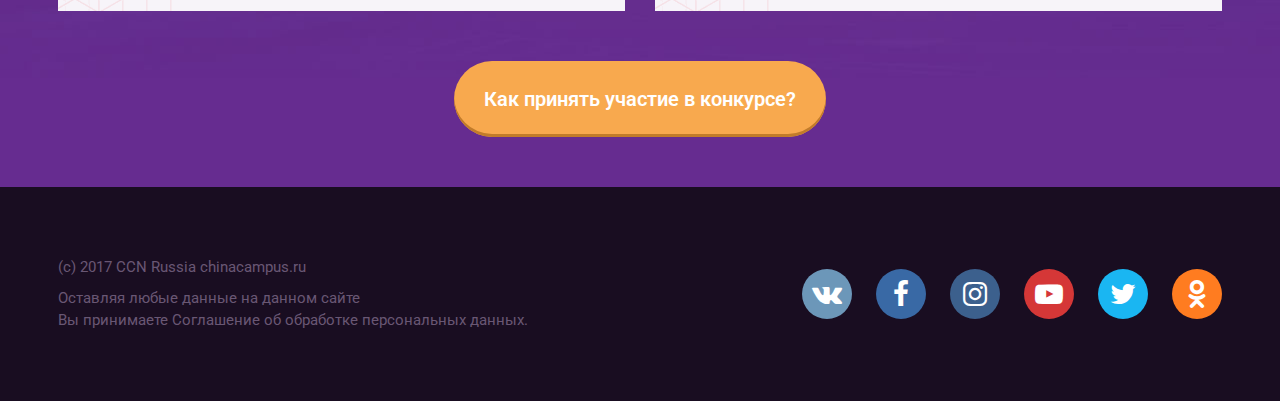
==== commit 0d628ec5: "final" ====
--- a/about-ccn.html
+++ b/about-ccn.html
@@ -17,7 +17,7 @@
 
             <div class="logo-block">
 
-                <a href="#" class="logo"><img src="images/logo.png" alt="logo"></a>
+                <a href="index.html" class="logo"><img src="images/logo.png" alt="logo"></a>
 
                 <div class="tagline">
                     <span>Объединение</span>
@@ -28,8 +28,7 @@
             </div>
 
             <div class="header-info">
-                <span>CCN CONTEST</span>
-                Конкурс от ведущих вузов Китая для талантливых выпускников российских школ
+                Всероссийский конкурс CCN<br> Ваш билет в большее будущее
             </div>
 
             <div class="sign-block">
--- a/css/custom-styles.css
+++ b/css/custom-styles.css
@@ -358,8 +358,7 @@
 .about-ccn {
     padding-top: 7.4%;
     padding-bottom: 6.25%;
-    background: url('../images/background-1.jpg') no-repeat right top;
-    background-size: cover;
+    background: url('../images/background-1.png') no-repeat right -100px, linear-gradient(to right, #ffffff 10%, #f1f3f8 90%);
 }
 .section-info h2 {
     margin-top: -10px;
@@ -792,11 +791,15 @@
 .about-ccn h1 {
     margin: 0 0 10px 0;
 }
+.inner-page .header-info {
+    margin-top: 10px;
+    font-size: 1.176470588235294em;
+}
 
 /* jury */
 
 .jury {
-    background: #eeeeee url('../images/background-jury.png') no-repeat right top;
+    background: #eeeeee url('../images/background-1.png') no-repeat right -100px;
     padding-bottom: 7.5%;
 }
 
@@ -912,6 +915,7 @@
     font-weight: 300;
     text-transform: lowercase;
     line-height: 1;
+    font-style: normal;
 }
 .universities-list {
     display: flex;
@@ -957,6 +961,10 @@
     font-weight: 500;
     margin: 15px 0;
 }
+.universities-inner .btn-round {
+    font-size: 20px;
+    padding: 1.2em 1.5em;
+}
 
 
 /**********************************************************************************************************************
@@ -970,6 +978,9 @@
     }
     .header-info {
         width: 260px;
+    }
+    .inner-page .header-info {
+        width: 280px;
     }
     nav ul {
         padding: 0;
@@ -1089,6 +1100,12 @@
         font-size: 1.5em;
         color: #f8a94e;
     }
+    .inner-page .header-info {
+        width: 100%;
+        font-size: 1.25em;
+        margin-top: 0;
+        bottom: 40px;
+    }
     .sign-block {
         display: none;
     }
@@ -1105,6 +1122,9 @@
 
     .about-ccn {
         background: #ffffff;
+    }
+    .inner-page .about-ccn {
+        background: #eeeeee url('../images/background-1.png') no-repeat 120% -275px;
     }
     .ccn-news {
         display: none;
@@ -1285,10 +1305,25 @@
         max-width: 350px;
     }
     .jury-details {
-        margin-bottom: 30px;
+        margin-bottom: 25px;
+        font-size: 0.94em;
+        height: 55px;
     }
     .universities-list li {
         width: 100%;
+    }
+    .jury-name {
+        font-size: 1.13em;
+    }
+    .jury-decor:before, .jury-decor:after {
+        top: -23px;
+    }
+    .jury-text {
+        font-size: 1.06em;
+        float: left;
+    }
+    .inner-page .about-ccn {
+        background: #eeeeee url('../images/background-1.png') no-repeat 200px -275px;
     }
 
 }
@@ -1334,6 +1369,17 @@
     .inner-page h1 span {
         display: inline;
     }
+    .jury-name , .jury-details {
+        padding-left: 10px;
+        padding-right: 10px;
+    }
+    .inner-page .about-ccn {
+        background: #eeeeee url('../images/background-1.png') no-repeat 150px -275px;
+    }
+    .universities-inner .btn-round {
+        padding: 0.7em 1.5em;
+        line-height: 1.2;
+    }
 
 }
 
@@ -1345,5 +1391,8 @@
     .sign-up {
         margin-left: 15px;
     }
+    .inner-page .header-info {
+        left: 3%;
+    }
 
 }